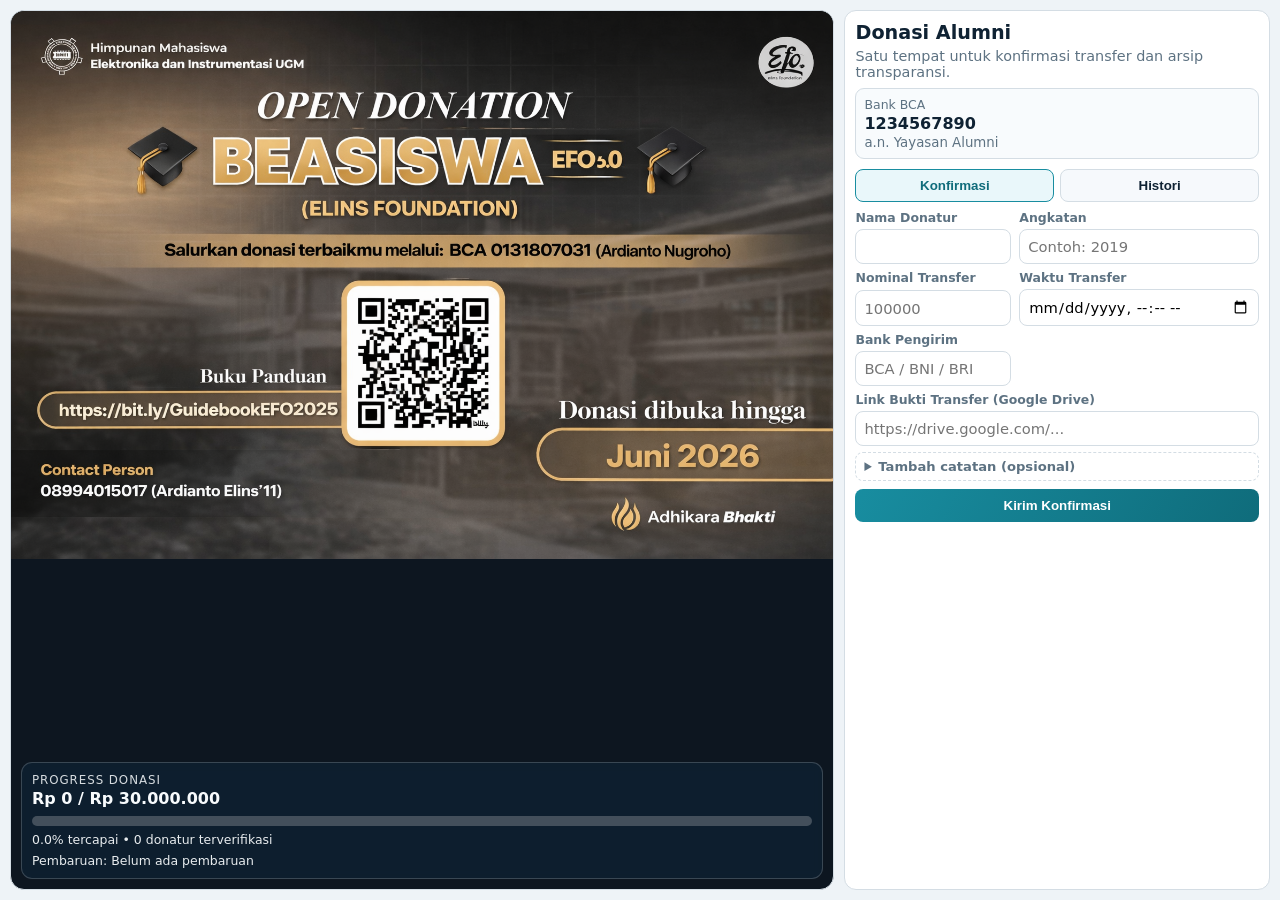
==== index.html @ 08e49d6d "Initialize poster-first donation site with Apps Script flow Set up a no-scroll desktop landing page," ====
<!doctype html>
<html lang="id">
  <head>
    <meta charset="UTF-8" />
    <meta name="viewport" content="width=device-width, initial-scale=1.0" />
    <title>Campaign Donasi Alumni</title>
    <meta
      name="description"
      content="Halaman kampanye donasi alumni dengan progress target, konfirmasi transfer, dan transparansi histori."
    />
    <link rel="stylesheet" href="assets/css/styles.css" />
  </head>
  <body>
    <main class="layout">
      <section class="poster-panel" aria-label="Poster Kampanye">
        <img
          class="poster-image"
          src="assets/images/poster-fit.png"
          alt="Poster kampanye donasi alumni"
        />

        <div class="progress-overlay" role="region" aria-label="Progress Donasi">
          <p class="label">Progress Donasi</p>
          <p class="numbers" id="progressNumbers">Rp 0 / Rp 0</p>

          <div
            class="progress"
            role="progressbar"
            aria-valuemin="0"
            aria-valuemax="100"
            aria-valuenow="0"
            id="progressBar"
          >
            <div class="progress-fill" id="progressFill"></div>
          </div>

          <p class="meta" id="progressMeta">0% tercapai</p>
          <p class="updated" id="progressUpdated">Pembaruan: -</p>
        </div>
      </section>

      <aside class="side-panel">
        <section class="card panel-shell" aria-label="Panel Donasi">
          <header class="side-header">
            <h1>Donasi Alumni</h1>
            <p>Satu tempat untuk konfirmasi transfer dan arsip transparansi.</p>
            <div class="bank-inline">
              <span>Bank BCA</span>
              <strong>1234567890</strong>
              <small>a.n. Yayasan Alumni</small>
            </div>
          </header>

          <nav class="tab-nav" aria-label="Navigasi Panel">
            <button type="button" class="tab-btn active" data-tab-target="tab-form">Konfirmasi</button>
            <button type="button" class="tab-btn" data-tab-target="tab-history">Histori</button>
          </nav>

          <section class="tab-content active" id="tab-form" aria-label="Form Konfirmasi Donasi">
            <form id="donationForm" novalidate>
              <input type="hidden" name="campaign_id" id="campaignId" value="campaign-2026" />

              <div class="form-grid">
                <div class="field">
                  <label for="donor_name">Nama Donatur</label>
                  <input id="donor_name" name="donor_name" required maxlength="100" />
                </div>

                <div class="field">
                  <label for="batch_year">Angkatan</label>
                  <input id="batch_year" name="batch_year" maxlength="20" placeholder="Contoh: 2019" />
                </div>

                <div class="field">
                  <label for="amount_claimed">Nominal Transfer</label>
                  <input
                    id="amount_claimed"
                    name="amount_claimed"
                    type="number"
                    required
                    min="1000"
                    step="1000"
                    placeholder="100000"
                  />
                </div>

                <div class="field">
                  <label for="transfer_datetime">Waktu Transfer</label>
                  <input id="transfer_datetime" name="transfer_datetime" type="datetime-local" required />
                </div>

                <div class="field">
                  <label for="sender_bank">Bank Pengirim</label>
                  <input
                    id="sender_bank"
                    name="sender_bank"
                    required
                    maxlength="50"
                    placeholder="BCA / BNI / BRI"
                  />
                </div>

                <div class="field field-full">
                  <label for="receipt_drive_url">Link Bukti Transfer (Google Drive)</label>
                  <input
                    id="receipt_drive_url"
                    name="receipt_drive_url"
                    required
                    type="url"
                    placeholder="https://drive.google.com/..."
                  />
                </div>
              </div>

              <details class="optional-box">
                <summary>Tambah catatan (opsional)</summary>
                <label for="note">Catatan</label>
                <textarea id="note" name="note" rows="2" maxlength="300"></textarea>
              </details>

              <div class="honeypot" aria-hidden="true">
                <label for="website">Website</label>
                <input id="website" name="website" tabindex="-1" autocomplete="off" />
              </div>

              <button type="submit" id="submitBtn">Kirim Konfirmasi</button>
              <p class="status" id="formStatus" aria-live="polite"></p>
            </form>
          </section>

          <section class="tab-content" id="tab-history" aria-label="Transparansi Histori">
            <h2>Histori & Transparansi</h2>
            <p>Laporan batch sebelumnya tersimpan di Google Drive.</p>
            <ul id="historyList"></ul>
          </section>
        </section>
      </aside>
    </main>

    <script src="assets/js/config.js"></script>
    <script src="assets/js/app.js"></script>
  </body>
</html>
---- assets/css/styles.css ----
:root {
  --bg: #eef3f7;
  --panel: #ffffff;
  --text: #0f2233;
  --muted: #5d7282;
  --line: #d4dde4;
  --accent: #188da0;
  --accent-2: #0f6c7b;
  --warn: #f4b543;
}

* {
  box-sizing: border-box;
}

html,
body {
  height: 100%;
}

body {
  margin: 0;
  font-family: "Segoe UI", system-ui, -apple-system, sans-serif;
  color: var(--text);
  background: var(--bg);
  overflow: hidden;
}

.layout {
  width: min(1380px, 100vw);
  margin: 0 auto;
  padding: 10px;
  display: grid;
  grid-template-columns: 1.55fr 0.8fr;
  gap: 10px;
  height: 100dvh;
}

.poster-panel {
  position: relative;
  border-radius: 14px;
  overflow: hidden;
  border: 1px solid var(--line);
  background: #0d1620;
}

.poster-panel::before {
  content: "";
  position: absolute;
  inset: -20px;
  background-image: url("../images/poster-fit.jpeg");
  background-size: cover;
  background-position: center;
  filter: blur(16px);
  opacity: 0.36;
  transform: scale(1.06);
}

.poster-image {
  position: relative;
  z-index: 1;
  width: 100%;
  height: 100%;
  object-fit: contain;
  object-position: top center;
  display: block;
  padding: 0;
}

.progress-overlay {
  position: absolute;
  z-index: 2;
  top: auto;
  left: 10px;
  right: 10px;
  bottom: 10px;
  width: auto;
  background: rgba(15, 34, 51, 0.78);
  border: 1px solid rgba(255, 255, 255, 0.18);
  border-radius: 11px;
  padding: 10px;
  color: #f8fbfd;
  backdrop-filter: blur(4px);
}

.progress-overlay .label {
  margin: 0;
  font-size: 0.74rem;
  text-transform: uppercase;
  letter-spacing: 0.08em;
  opacity: 0.86;
}

.progress-overlay .numbers {
  margin: 2px 0 8px;
  font-size: 1rem;
  font-weight: 700;
}

.progress {
  width: 100%;
  height: 10px;
  border-radius: 999px;
  overflow: hidden;
  background: rgba(255, 255, 255, 0.22);
}

.progress-fill {
  width: 0;
  height: 100%;
  background: linear-gradient(90deg, var(--warn), #ffd17c);
  transition: width 0.8s ease;
}

.progress-overlay .meta,
.progress-overlay .updated {
  margin: 6px 0 0;
  font-size: 0.78rem;
  opacity: 0.93;
}

.side-panel {
  min-height: 0;
}

.card {
  background: var(--panel);
  border: 1px solid var(--line);
  border-radius: 12px;
  padding: 10px;
}

.panel-shell {
  height: 100%;
  display: grid;
  grid-template-rows: auto auto 1fr;
  min-height: 0;
}

.side-header h1 {
  margin: 0;
  font-size: 1.2rem;
}

.side-header p {
  margin: 4px 0 8px;
  color: var(--muted);
  font-size: 0.9rem;
}

.bank-inline {
  display: grid;
  gap: 2px;
  border: 1px solid var(--line);
  border-radius: 9px;
  padding: 8px;
  background: #f8fbfd;
}

.bank-inline span {
  color: var(--muted);
  font-size: 0.78rem;
}

.bank-inline strong {
  font-size: 1rem;
}

.bank-inline small {
  color: var(--muted);
}

.tab-nav {
  margin: 8px 0;
  display: grid;
  grid-template-columns: 1fr 1fr;
  gap: 6px;
}

.tab-btn {
  border: 1px solid var(--line);
  background: #f6f9fc;
  color: var(--text);
  font-weight: 600;
  border-radius: 8px;
  padding: 8px;
  cursor: pointer;
}

.tab-btn.active {
  border-color: var(--accent);
  background: #e9f7fa;
  color: var(--accent-2);
}

form {
  display: grid;
  gap: 6px;
}

label {
  font-size: 0.78rem;
  color: var(--muted);
  font-weight: 600;
}

.form-grid {
  display: grid;
  grid-template-columns: 1fr 1fr;
  gap: 6px 8px;
}

.field {
  display: grid;
  gap: 4px;
}

.field-full {
  grid-column: 1 / -1;
}

input,
textarea {
  width: 100%;
  border: 1px solid var(--line);
  border-radius: 8px;
  padding: 8px;
  font: inherit;
  font-size: 0.92rem;
}

input:focus,
textarea:focus {
  border-color: var(--accent);
  outline: 2px solid rgba(24, 141, 160, 0.2);
}

button {
  margin-top: 2px;
  border: 0;
  border-radius: 8px;
  background: linear-gradient(120deg, var(--accent), var(--accent-2));
  color: #fff;
  font-weight: 700;
  padding: 9px 10px;
  cursor: pointer;
}

button:disabled {
  opacity: 0.6;
  cursor: not-allowed;
}

.status {
  min-height: 18px;
  margin: 0;
  font-size: 0.8rem;
}

.status.ok {
  color: #0e7a3f;
}

.status.err {
  color: #a32020;
}

.honeypot {
  position: absolute;
  left: -5000px;
}

.tab-content {
  display: none;
  min-height: 0;
}

.tab-content.active {
  display: block;
}

#tab-form {
  align-self: start;
}

.optional-box {
  border: 1px dashed var(--line);
  border-radius: 8px;
  padding: 6px 8px;
}

.optional-box summary {
  cursor: pointer;
  color: var(--muted);
  font-weight: 600;
  font-size: 0.82rem;
}

.optional-box label {
  margin-top: 6px;
  display: block;
}

#tab-history h2 {
  margin: 0 0 6px;
}

#tab-history p {
  margin: 0 0 10px;
  color: var(--muted);
}

#tab-history ul {
  margin: 0;
  padding: 0;
  list-style: none;
  display: grid;
  gap: 6px;
}

#tab-history li {
  border: 1px solid var(--line);
  border-radius: 8px;
  padding: 8px;
}

#tab-history a {
  color: var(--accent-2);
  text-decoration: none;
  font-weight: 700;
}

#tab-history small {
  display: block;
  color: var(--muted);
  margin-top: 4px;
  font-size: 0.8rem;
}

@media (max-width: 980px) {
  body {
    overflow: auto;
  }

  .layout {
    grid-template-columns: 1fr;
    height: auto;
    min-height: 100dvh;
  }

  .poster-panel {
    min-height: 54vh;
  }

  .form-grid {
    grid-template-columns: 1fr;
  }
}
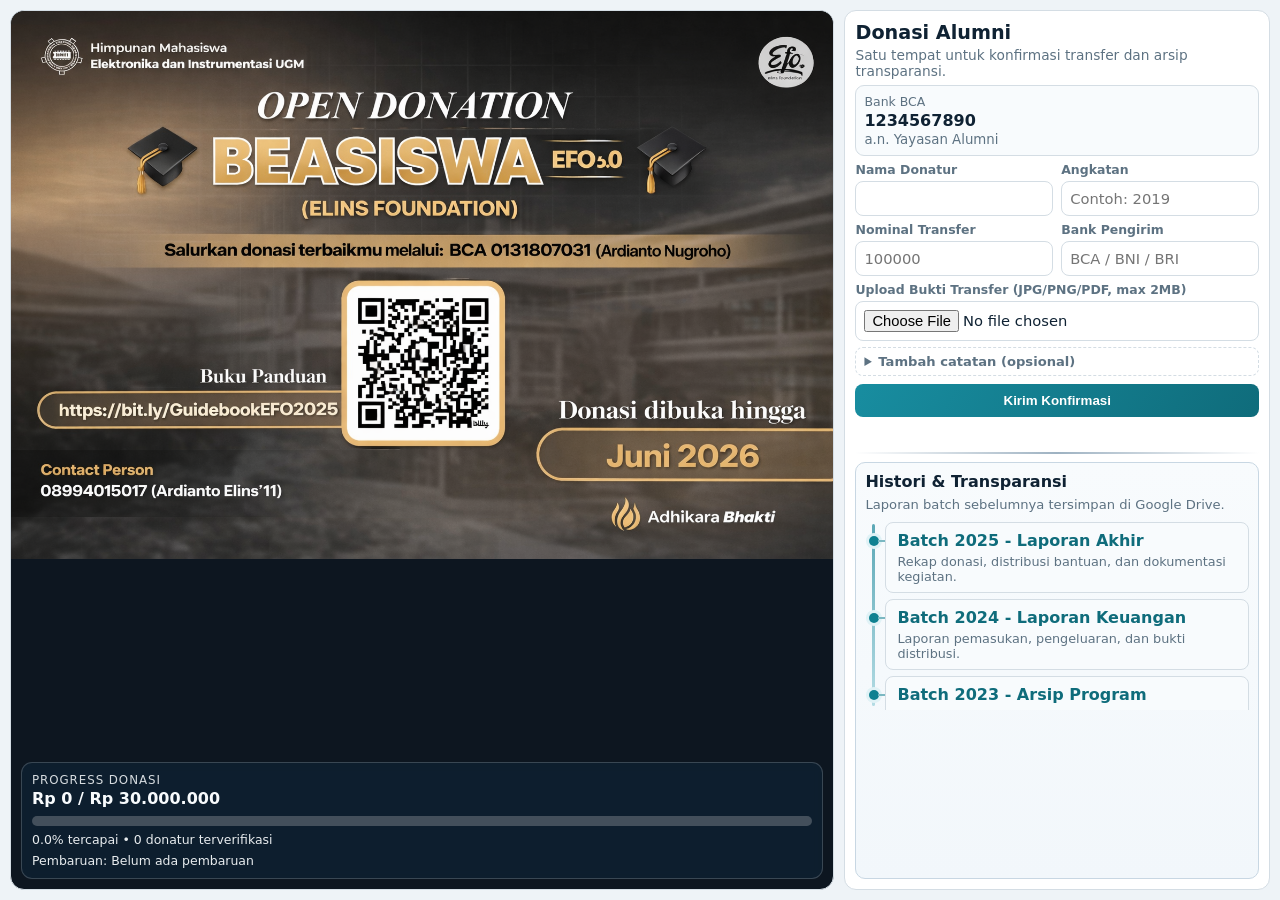
==== commit 036bfa4b: "Refine mobile panel UI and add direct receipt upload Simplify the right panel flow by removing tabs," ====
--- a/index.html
+++ b/index.html
@@ -51,12 +51,7 @@
             </div>
           </header>
 
-          <nav class="tab-nav" aria-label="Navigasi Panel">
-            <button type="button" class="tab-btn active" data-tab-target="tab-form">Konfirmasi</button>
-            <button type="button" class="tab-btn" data-tab-target="tab-history">Histori</button>
-          </nav>
-
-          <section class="tab-content active" id="tab-form" aria-label="Form Konfirmasi Donasi">
+          <section class="panel-section form-section" aria-label="Form Konfirmasi Donasi">
             <form id="donationForm" novalidate>
               <input type="hidden" name="campaign_id" id="campaignId" value="campaign-2026" />
 
@@ -85,11 +80,6 @@
                 </div>
 
                 <div class="field">
-                  <label for="transfer_datetime">Waktu Transfer</label>
-                  <input id="transfer_datetime" name="transfer_datetime" type="datetime-local" required />
-                </div>
-
-                <div class="field">
                   <label for="sender_bank">Bank Pengirim</label>
                   <input
                     id="sender_bank"
@@ -101,13 +91,13 @@
                 </div>
 
                 <div class="field field-full">
-                  <label for="receipt_drive_url">Link Bukti Transfer (Google Drive)</label>
+                  <label for="receipt_file">Upload Bukti Transfer (JPG/PNG/PDF, max 2MB)</label>
                   <input
-                    id="receipt_drive_url"
-                    name="receipt_drive_url"
+                    id="receipt_file"
+                    name="receipt_file"
                     required
-                    type="url"
-                    placeholder="https://drive.google.com/..."
+                    type="file"
+                    accept="image/jpeg,image/png,application/pdf"
                   />
                 </div>
               </div>
@@ -128,10 +118,12 @@
             </form>
           </section>
 
-          <section class="tab-content" id="tab-history" aria-label="Transparansi Histori">
+          <div class="section-separator" role="separator" aria-label="Pemisah"></div>
+
+          <section class="panel-section history-section history-card" aria-label="Transparansi Histori">
             <h2>Histori & Transparansi</h2>
             <p>Laporan batch sebelumnya tersimpan di Google Drive.</p>
-            <ul id="historyList"></ul>
+            <ul id="historyList" class="timeline-list"></ul>
           </section>
         </section>
       </aside>
--- a/assets/css/styles.css
+++ b/assets/css/styles.css
@@ -132,8 +132,9 @@
 
 .panel-shell {
   height: 100%;
-  display: grid;
-  grid-template-rows: auto auto 1fr;
+  display: flex;
+  flex-direction: column;
+  gap: 6px;
   min-height: 0;
 }
 
@@ -143,9 +144,9 @@
 }
 
 .side-header p {
-  margin: 4px 0 8px;
-  color: var(--muted);
-  font-size: 0.9rem;
+  margin: 3px 0 6px;
+  color: var(--muted);
+  font-size: 0.86rem;
 }
 
 .bank-inline {
@@ -170,27 +171,12 @@
   color: var(--muted);
 }
 
-.tab-nav {
-  margin: 8px 0;
-  display: grid;
-  grid-template-columns: 1fr 1fr;
-  gap: 6px;
-}
-
-.tab-btn {
-  border: 1px solid var(--line);
-  background: #f6f9fc;
-  color: var(--text);
-  font-weight: 600;
-  border-radius: 8px;
-  padding: 8px;
-  cursor: pointer;
-}
-
-.tab-btn.active {
-  border-color: var(--accent);
-  background: #e9f7fa;
-  color: var(--accent-2);
+.panel-section {
+  min-height: 0;
+}
+
+.form-section {
+  padding-bottom: 2px;
 }
 
 form {
@@ -270,17 +256,16 @@
   left: -5000px;
 }
 
-.tab-content {
-  display: none;
+.history-section {
+  flex: 1 1 auto;
   min-height: 0;
-}
-
-.tab-content.active {
-  display: block;
-}
-
-#tab-form {
-  align-self: start;
+  overflow: visible;
+}
+
+.section-separator {
+  height: 2px;
+  background: linear-gradient(90deg, transparent, #9eb2c2, transparent);
+  margin: 3px 0 2px;
 }
 
 .optional-box {
@@ -301,36 +286,88 @@
   display: block;
 }
 
-#tab-history h2 {
+.history-card {
+  border: 1px solid #c8d7e3;
+  border-radius: 10px;
+  background: linear-gradient(180deg, #f8fbfd, #f2f7fb);
+  padding: 9px;
+  font-family: inherit;
+}
+
+.history-card * {
+  font-family: inherit;
+}
+
+.history-section h2 {
   margin: 0 0 6px;
-}
-
-#tab-history p {
-  margin: 0 0 10px;
-  color: var(--muted);
-}
-
-#tab-history ul {
-  margin: 0;
-  padding: 0;
+  font-size: 1rem;
+}
+
+.history-section p {
+  margin: 0 0 8px;
+  color: var(--muted);
+  font-size: 0.82rem;
+}
+
+.timeline-list {
+  position: relative;
+  margin: 0;
+  padding: 2px 0 0 20px;
   list-style: none;
   display: grid;
   gap: 6px;
-}
-
-#tab-history li {
+  max-height: 190px;
+  overflow: auto;
+}
+
+.timeline-list::before {
+  content: "";
+  position: absolute;
+  left: 7px;
+  top: 4px;
+  bottom: 4px;
+  width: 3px;
+  border-radius: 999px;
+  background: linear-gradient(180deg, #5ca8b6, #b4dce4);
+}
+
+.timeline-list li {
+  position: relative;
   border: 1px solid var(--line);
   border-radius: 8px;
-  padding: 8px;
-}
-
-#tab-history a {
+  padding: 8px 8px 8px 11px;
+  background: #f8fbfd;
+}
+
+.timeline-list li::before {
+  content: "";
+  position: absolute;
+  left: -17px;
+  top: 13px;
+  width: 10px;
+  height: 10px;
+  border-radius: 50%;
+  background: #0f8191;
+  box-shadow: 0 0 0 3px #e0f2f6;
+}
+
+.timeline-list li::after {
+  content: "";
+  position: absolute;
+  left: -8px;
+  top: 17px;
+  width: 7px;
+  height: 2px;
+  background: #7bb8c2;
+}
+
+.timeline-list a {
   color: var(--accent-2);
   text-decoration: none;
   font-weight: 700;
 }
 
-#tab-history small {
+.timeline-list small {
   display: block;
   color: var(--muted);
   margin-top: 4px;
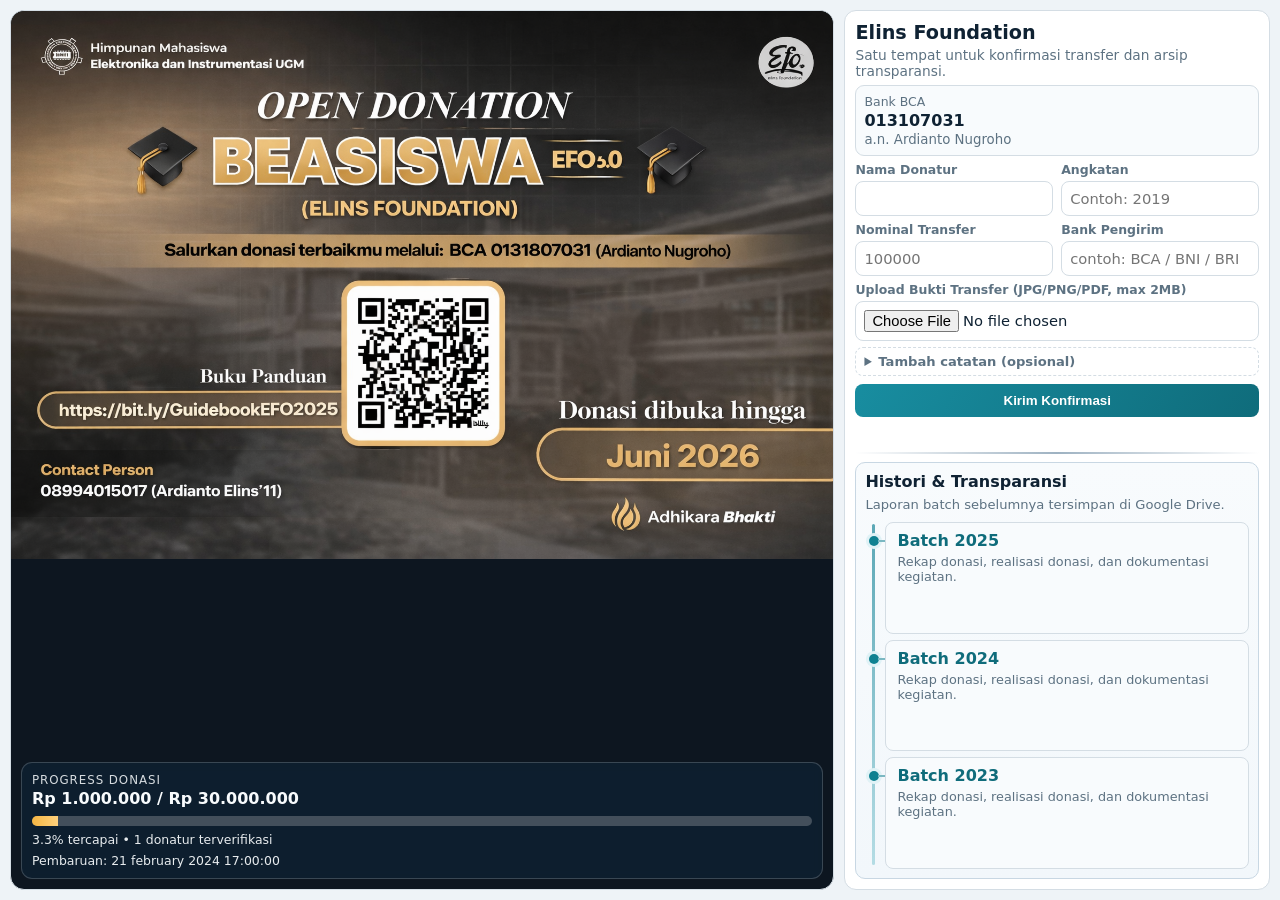
==== commit 47035ec0: "edit form" ====
--- a/index.html
+++ b/index.html
@@ -42,12 +42,12 @@
       <aside class="side-panel">
         <section class="card panel-shell" aria-label="Panel Donasi">
           <header class="side-header">
-            <h1>Donasi Alumni</h1>
+            <h1>Elins Foundation</h1>
             <p>Satu tempat untuk konfirmasi transfer dan arsip transparansi.</p>
             <div class="bank-inline">
               <span>Bank BCA</span>
-              <strong>1234567890</strong>
-              <small>a.n. Yayasan Alumni</small>
+              <strong>013107031</strong>
+              <small>a.n. Ardianto Nugroho</small>
             </div>
           </header>
 
@@ -86,7 +86,7 @@
                     name="sender_bank"
                     required
                     maxlength="50"
-                    placeholder="BCA / BNI / BRI"
+                    placeholder="contoh: BCA / BNI / BRI"
                   />
                 </div>
 
--- a/assets/css/styles.css
+++ b/assets/css/styles.css
@@ -259,7 +259,9 @@
 .history-section {
   flex: 1 1 auto;
   min-height: 0;
-  overflow: visible;
+  overflow: hidden;
+  display: flex;
+  flex-direction: column;
 }
 
 .section-separator {
@@ -316,7 +318,9 @@
   list-style: none;
   display: grid;
   gap: 6px;
-  max-height: 190px;
+  flex: 1;
+  min-height: 0;
+  max-height: none;
   overflow: auto;
 }
 
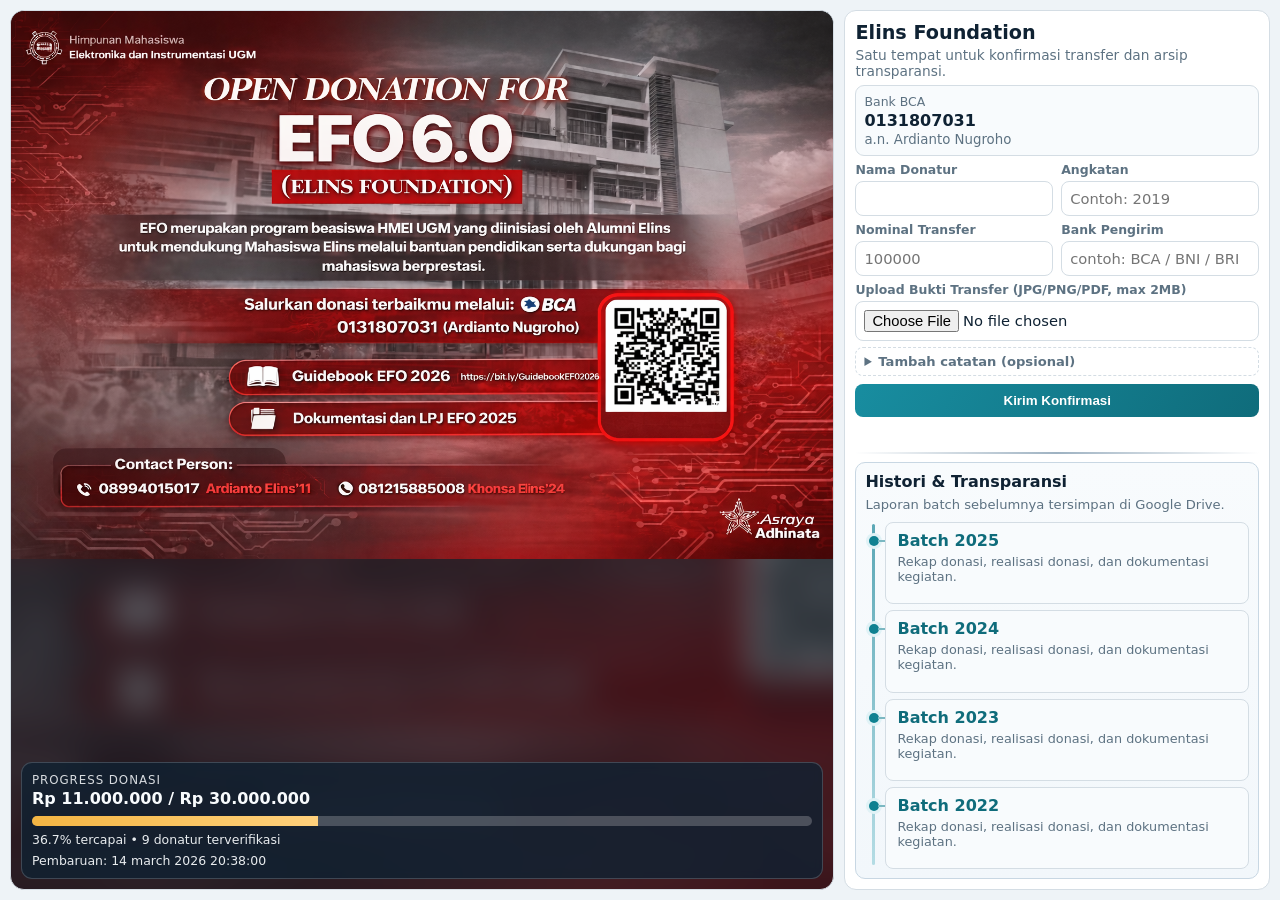
==== commit f776062d: "chore: update progress" ====
--- a/index.html
+++ b/index.html
@@ -46,7 +46,7 @@
             <p>Satu tempat untuk konfirmasi transfer dan arsip transparansi.</p>
             <div class="bank-inline">
               <span>Bank BCA</span>
-              <strong>013107031</strong>
+              <strong>0131807031</strong>
               <small>a.n. Ardianto Nugroho</small>
             </div>
           </header>
--- a/assets/css/styles.css
+++ b/assets/css/styles.css
@@ -48,7 +48,7 @@
   content: "";
   position: absolute;
   inset: -20px;
-  background-image: url("../images/poster-fit.jpeg");
+  background-image: url("../images/poster-fit.png");
   background-size: cover;
   background-position: center;
   filter: blur(16px);
